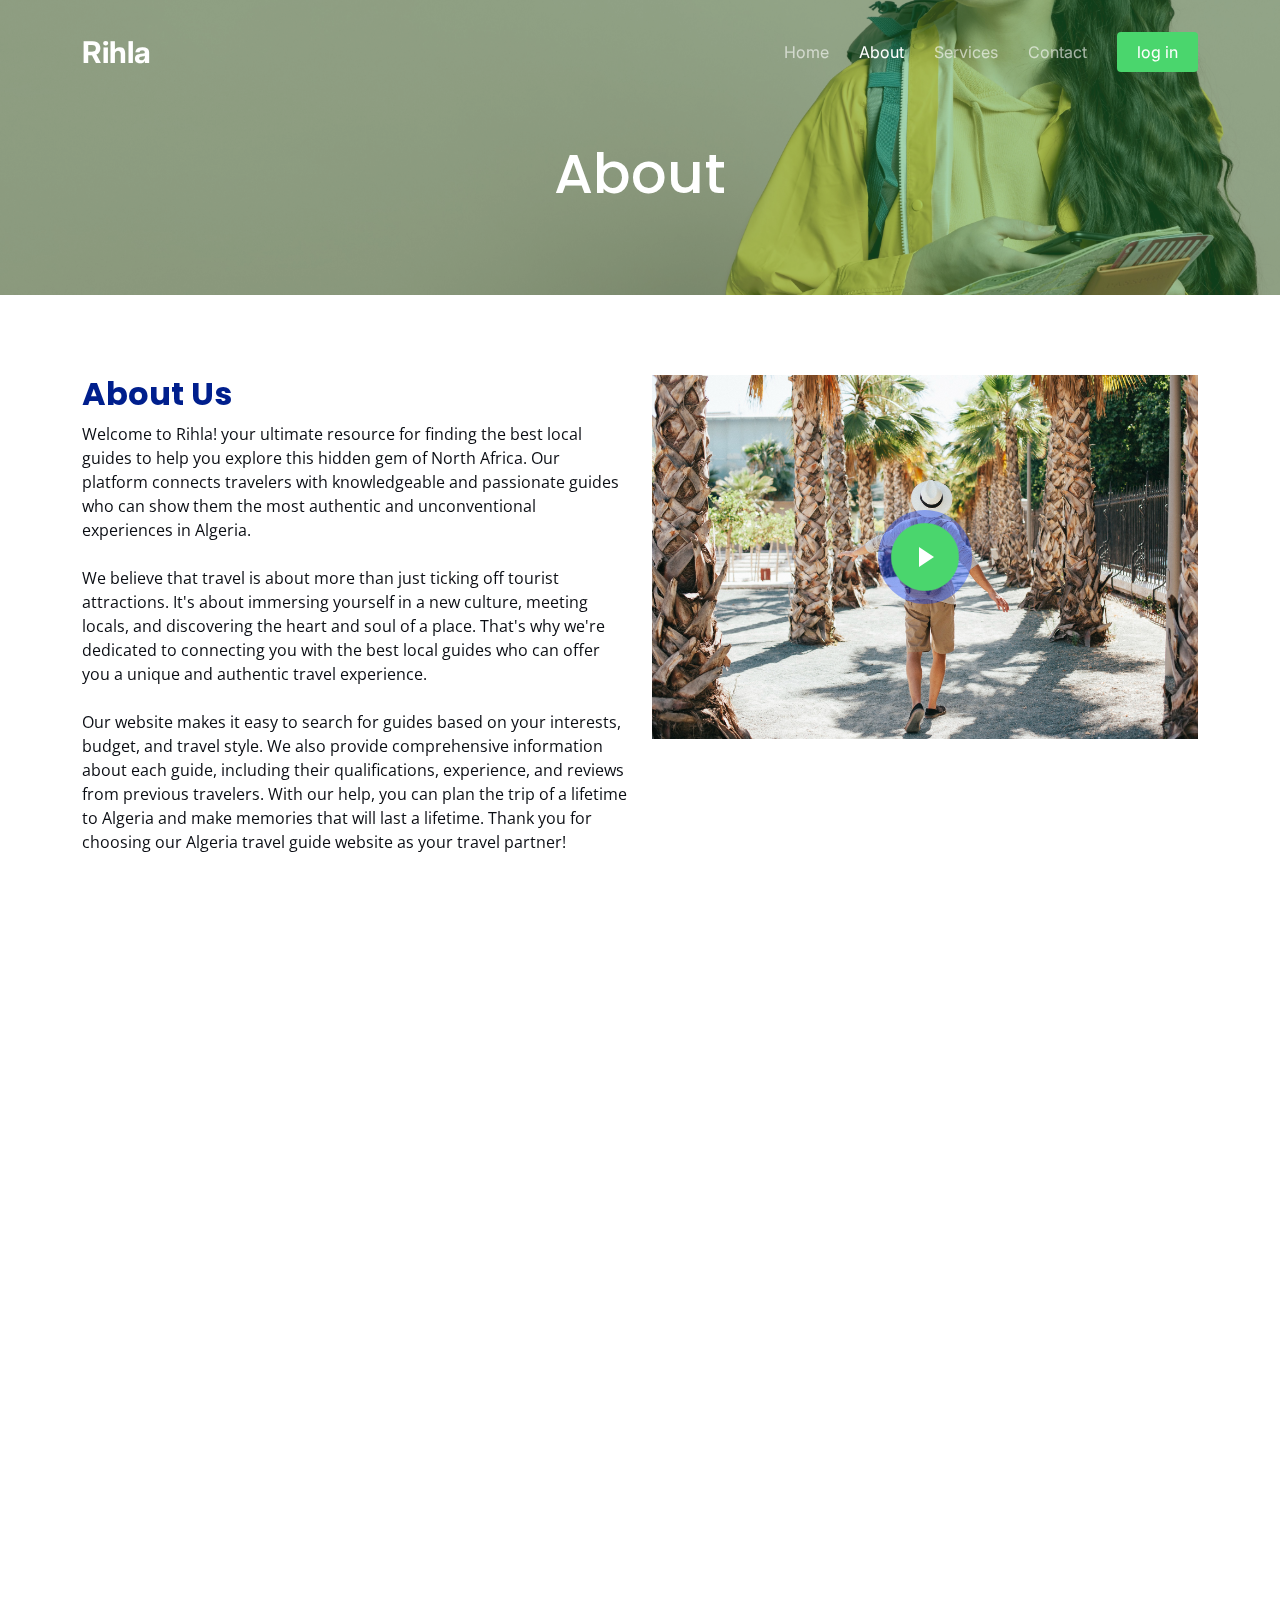
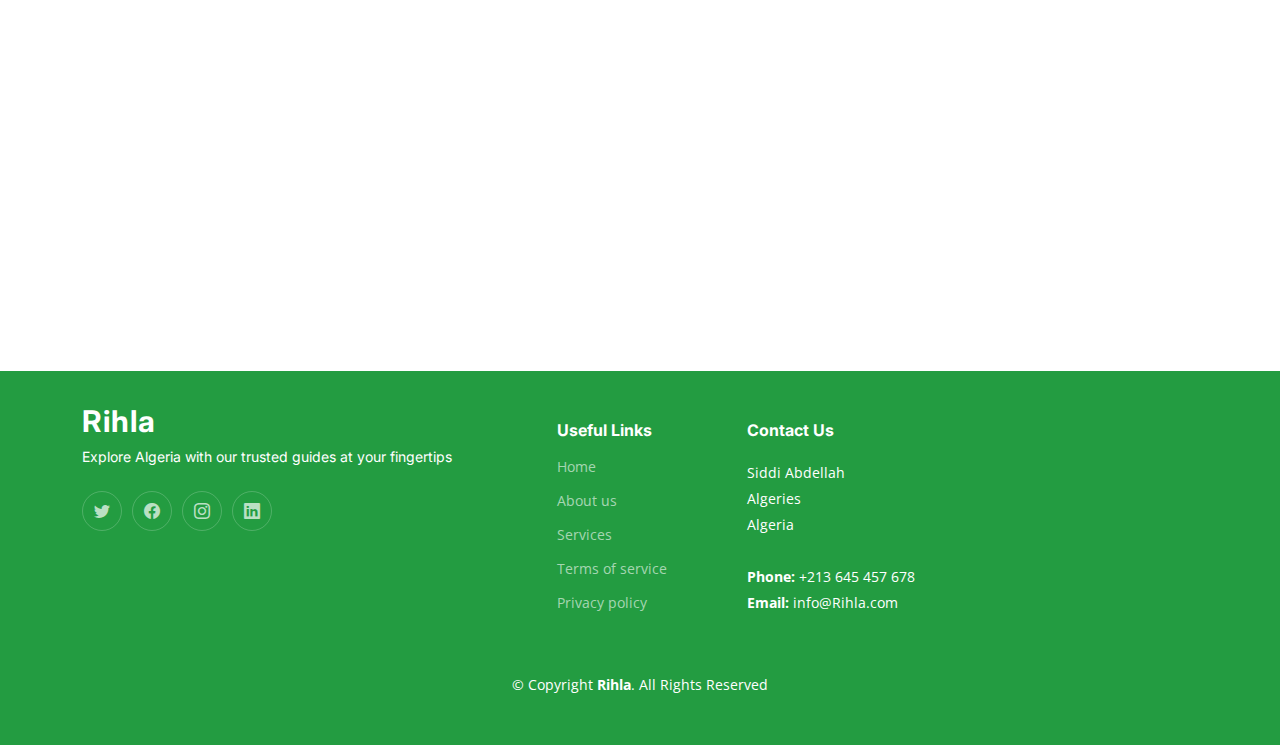
==== about.html @ a876fa18 "pages" ====
<!DOCTYPE html>
<html lang="en">

<head>
  <meta charset="utf-8">
  <meta content="width=device-width, initial-scale=1.0" name="viewport">

  <title>Rihla</title>
  <meta content="" name="description">
  <meta content="" name="keywords">

  <!-- Favicons -->
  <link href="assets/img/favicon.png" rel="icon">
  <link href="assets/img/apple-touch-icon.png" rel="apple-touch-icon">

  <!-- Google Fonts -->
  <link rel="preconnect" href="https://fonts.googleapis.com">
  <link rel="preconnect" href="https://fonts.gstatic.com" crossorigin>
  <link href="https://fonts.googleapis.com/css2?family=Open+Sans:ital,wght@0,300;0,400;0,500;0,600;0,700;1,300;1,400;1,600;1,700&family=Poppins:ital,wght@0,300;0,400;0,500;0,600;0,700;1,300;1,400;1,500;1,600;1,700&family=Inter:ital,wght@0,300;0,400;0,500;0,600;0,700;1,300;1,400;1,500;1,600;1,700&display=swap" rel="stylesheet">

  <!-- Vendor CSS Files -->
  <link href="assets/vendor/bootstrap/css/bootstrap.min.css" rel="stylesheet">
  <link href="assets/vendor/bootstrap-icons/bootstrap-icons.css" rel="stylesheet">
  <link href="assets/vendor/fontawesome-free/css/all.min.css" rel="stylesheet">
  <link href="assets/vendor/glightbox/css/glightbox.min.css" rel="stylesheet">
  <link href="assets/vendor/swiper/swiper-bundle.min.css" rel="stylesheet">
  <link href="assets/vendor/aos/aos.css" rel="stylesheet">

  <!-- Template Main CSS File -->
  <link href="assets/css/main.css" rel="stylesheet">

  <!-- =======================================================
  * Template Name: Logis
  * Updated: Mar 10 2023 with Bootstrap v5.2.3
  * Template URL: https://bootstrapmade.com/logis-bootstrap-logistics-website-template/
  * Author: BootstrapMade.com
  * License: https://bootstrapmade.com/license/
  ======================================================== -->
</head>

<body>

  <!-- ======= Header ======= -->
  <header id="header" class="header d-flex align-items-center fixed-top">
    <div class="container-fluid container-xl d-flex align-items-center justify-content-between">

      <a href="index.html" class="logo d-flex align-items-center">
        <!-- Uncomment the line below if you also wish to use an image logo -->
        <!-- <img src="assets/img/logo.png" alt=""> -->
        <h1>Rihla</h1>
      </a>

      <i class="mobile-nav-toggle mobile-nav-show bi bi-list"></i>
      <i class="mobile-nav-toggle mobile-nav-hide d-none bi bi-x"></i>
      <nav id="navbar" class="navbar">
        <ul>
          <li><a href="index.html">Home</a></li>
          <li><a href="about.html" class="active">About</a></li>
          <li><a href="services.html">Services</a></li>
		  
          
          <li><a href="contact.html">Contact</a></li>
          <li><a class="get-a-quote" href="log_in.html">log in</a></li>
        </ul>
      </nav><!-- .navbar -->

    </div>
  </header><!-- End Header -->
  <!-- End Header -->

  <main id="main">

    <!-- ======= Breadcrumbs ======= -->
    <div class="breadcrumbs">
      <div class="page-header d-flex align-items-center" style="background-image: url('assets/img/woman-holding-map-her-passport-with-copy-space.jpg');">
        <div class="container position-relative">
          <div class="row d-flex justify-content-center">
            <div class="col-lg-6 text-center">
              <h2>About</h2>
            </div>
          </div>
        </div>
      </div>
      
    </div><!-- End Breadcrumbs -->

    <!-- ======= About Us Section ======= -->
    <section id="about" class="about">
      <div class="container" data-aos="fade-up">

        <div class="row gy-4">
          <div class="col-lg-6 position-relative align-self-start order-lg-last order-first">
            <img src="assets/img/traveler-walking-through-palm-trees.jpg" class="img-fluid" alt="">
            <a href="https://www.youtube.com/watch?v=rQCgFuRJfwI" class="glightbox play-btn"></a>
          </div>
          <div class="col-lg-6 content order-last  order-lg-first">
            <h3>About Us</h3>
            
             Welcome to Rihla! your ultimate resource for finding the best local guides to help you explore this hidden gem of North Africa. Our platform connects travelers with knowledgeable and passionate guides who can show them the most authentic and unconventional experiences in Algeria.<br><br>
We believe that travel is about more than just ticking off tourist attractions. It's about immersing yourself in a new culture, meeting locals, and discovering the heart and soul of a place. That's why we're dedicated to connecting you with the best local guides who can offer you a unique and authentic travel experience.<br><br>
Our website makes it easy to search for guides based on your interests, budget, and travel style. We also provide comprehensive information about each guide, including their qualifications, experience, and reviews from previous travelers. With our help, you can plan the trip of a lifetime to Algeria and make memories that will last a lifetime. Thank you for choosing our Algeria travel guide website as your travel partner!<br><br>
            
           
          </div>
        </div>

      </div>
    </section><!-- End About Us Section -->

    <!-- ======= Stats Counter Section ======= -->
    <section id="stats-counter" class="stats-counter pt-0">
      <div class="container" data-aos="fade-up">

        <div class="row gy-4">

          <div class="col-lg-3 col-md-6">
            <div class="stats-item text-center w-100 h-100">
              <span data-purecounter-start="0" data-purecounter-end="232" data-purecounter-duration="1" class="purecounter"></span>
              <p>Clients</p>
            </div>
          </div><!-- End Stats Item -->

          <div class="col-lg-3 col-md-6">
            <div class="stats-item text-center w-100 h-100">
              <span data-purecounter-start="0" data-purecounter-end="521" data-purecounter-duration="1" class="purecounter"></span>
              <p>Projects</p>
            </div>
          </div><!-- End Stats Item -->

          <div class="col-lg-3 col-md-6">
            <div class="stats-item text-center w-100 h-100">
              <span data-purecounter-start="0" data-purecounter-end="1453" data-purecounter-duration="1" class="purecounter"></span>
              <p>Hours Of Support</p>
            </div>
          </div><!-- End Stats Item -->

          <div class="col-lg-3 col-md-6">
            <div class="stats-item text-center w-100 h-100">
              <span data-purecounter-start="0" data-purecounter-end="32" data-purecounter-duration="1" class="purecounter"></span>
              <p>Workers</p>
            </div>
          </div><!-- End Stats Item -->

        </div>

      </div>
    </section><!-- End Stats Counter Section -->

    <!-- ======= Our Team Section ======= -->
    <section id="team" class="team pt-0">
      <div class="container" data-aos="fade-up">

        <div class="section-header">
          <span>Our Team</span>
          <h2>Our Team</h2>

        </div>

        <div class="row" data-aos="fade-up" data-aos-delay="100">

          <div class="col-lg-4 col-md-6 d-flex">
            <div class="member">
              <img src="assets/img/team/team-1.jpg" class="img-fluid" alt="">
              <div class="member-content">
                <h4>Walter White</h4>
               
                <div class="social">
                  <a href=""><i class="bi bi-twitter"></i></a>
                  <a href=""><i class="bi bi-facebook"></i></a>
                  <a href=""><i class="bi bi-instagram"></i></a>
                  <a href=""><i class="bi bi-linkedin"></i></a>
                </div>
              </div>
            </div>
          </div><!-- End Team Member -->

          <div class="col-lg-4 col-md-6 d-flex">
            <div class="member">
              <img src="assets/img/team/team-2.jpg" class="img-fluid" alt="">
              <div class="member-content">
                <h4>Sarah Jhinson</h4>
                
                <div class="social">
                  <a href=""><i class="bi bi-twitter"></i></a>
                  <a href=""><i class="bi bi-facebook"></i></a>
                  <a href=""><i class="bi bi-instagram"></i></a>
                  <a href=""><i class="bi bi-linkedin"></i></a>
                </div>
              </div>
            </div>
          </div><!-- End Team Member -->

          <div class="col-lg-4 col-md-6 d-flex">
            <div class="member">
              <img src="assets/img/team/team-3.jpg" class="img-fluid" alt="">
              <div class="member-content">
                <h4>William Anderson</h4>
                <span>Content</span>
                
                <div class="social">
                  <a href=""><i class="bi bi-twitter"></i></a>
                  <a href=""><i class="bi bi-facebook"></i></a>
                  <a href=""><i class="bi bi-instagram"></i></a>
                  <a href=""><i class="bi bi-linkedin"></i></a>
                </div>
              </div>
            </div>
          </div><!-- End Team Member -->

        </div>

      </div>
    </section><!-- End Our Team Section -->

  

  </main><!-- End #main -->

  
  <!-- ======= Footer ======= -->
  <footer id="footer" class="footer">

    <div class="container">
      <div class="row gy-4">
        <div class="col-lg-5 col-md-12 footer-info">
          <a href="index.html" class="logo d-flex align-items-center">
            <span>Rihla</span>
          </a>
          <p>Explore Algeria with our trusted guides at your fingertips</p>
          <div class="social-links d-flex mt-4">
            <a href="#" class="twitter"><i class="bi bi-twitter"></i></a>
            <a href="#" class="facebook"><i class="bi bi-facebook"></i></a>
            <a href="#" class="instagram"><i class="bi bi-instagram"></i></a>
            <a href="#" class="linkedin"><i class="bi bi-linkedin"></i></a>
          </div>
        </div>

        <div class="col-lg-2 col-6 footer-links">
          <h4>Useful Links</h4>
          <ul>
            <li><a href="#">Home</a></li>
            <li><a href="#">About us</a></li>
            <li><a href="#">Services</a></li>
            <li><a href="#">Terms of service</a></li>
            <li><a href="#">Privacy policy</a></li>
          </ul>
        </div>

       

        <div class="col-lg-3 col-md-12 footer-contact text-center text-md-start">
          <h4>Contact Us</h4>
          <p>
            Siddi Abdellah <br>
            Algeries<br>
            Algeria <br><br>
            <strong>Phone:</strong> +213 645 457 678<br>
            <strong>Email:</strong> info@Rihla.com<br>
          </p>

        </div>

      </div>
    </div>

    <div class="container mt-4">
      <div class="copyright">
        &copy; Copyright <strong><span>Rihla</span></strong>. All Rights Reserved
      </div>
      
    </div>

  </footer><!-- End Footer -->
  <!-- End Footer -->

  <a href="#" class="scroll-top d-flex align-items-center justify-content-center"><i class="bi bi-arrow-up-short"></i></a>

  <div id="preloader"></div>

  <!-- Vendor JS Files -->
  <script src="assets/vendor/bootstrap/js/bootstrap.bundle.min.js"></script>
  <script src="assets/vendor/purecounter/purecounter_vanilla.js"></script>
  <script src="assets/vendor/glightbox/js/glightbox.min.js"></script>
  <script src="assets/vendor/swiper/swiper-bundle.min.js"></script>
  <script src="assets/vendor/aos/aos.js"></script>
  <script src="assets/vendor/php-email-form/validate.js"></script>

  <!-- Template Main JS File -->
  <script src="assets/js/main.js"></script>

</body>

</html>
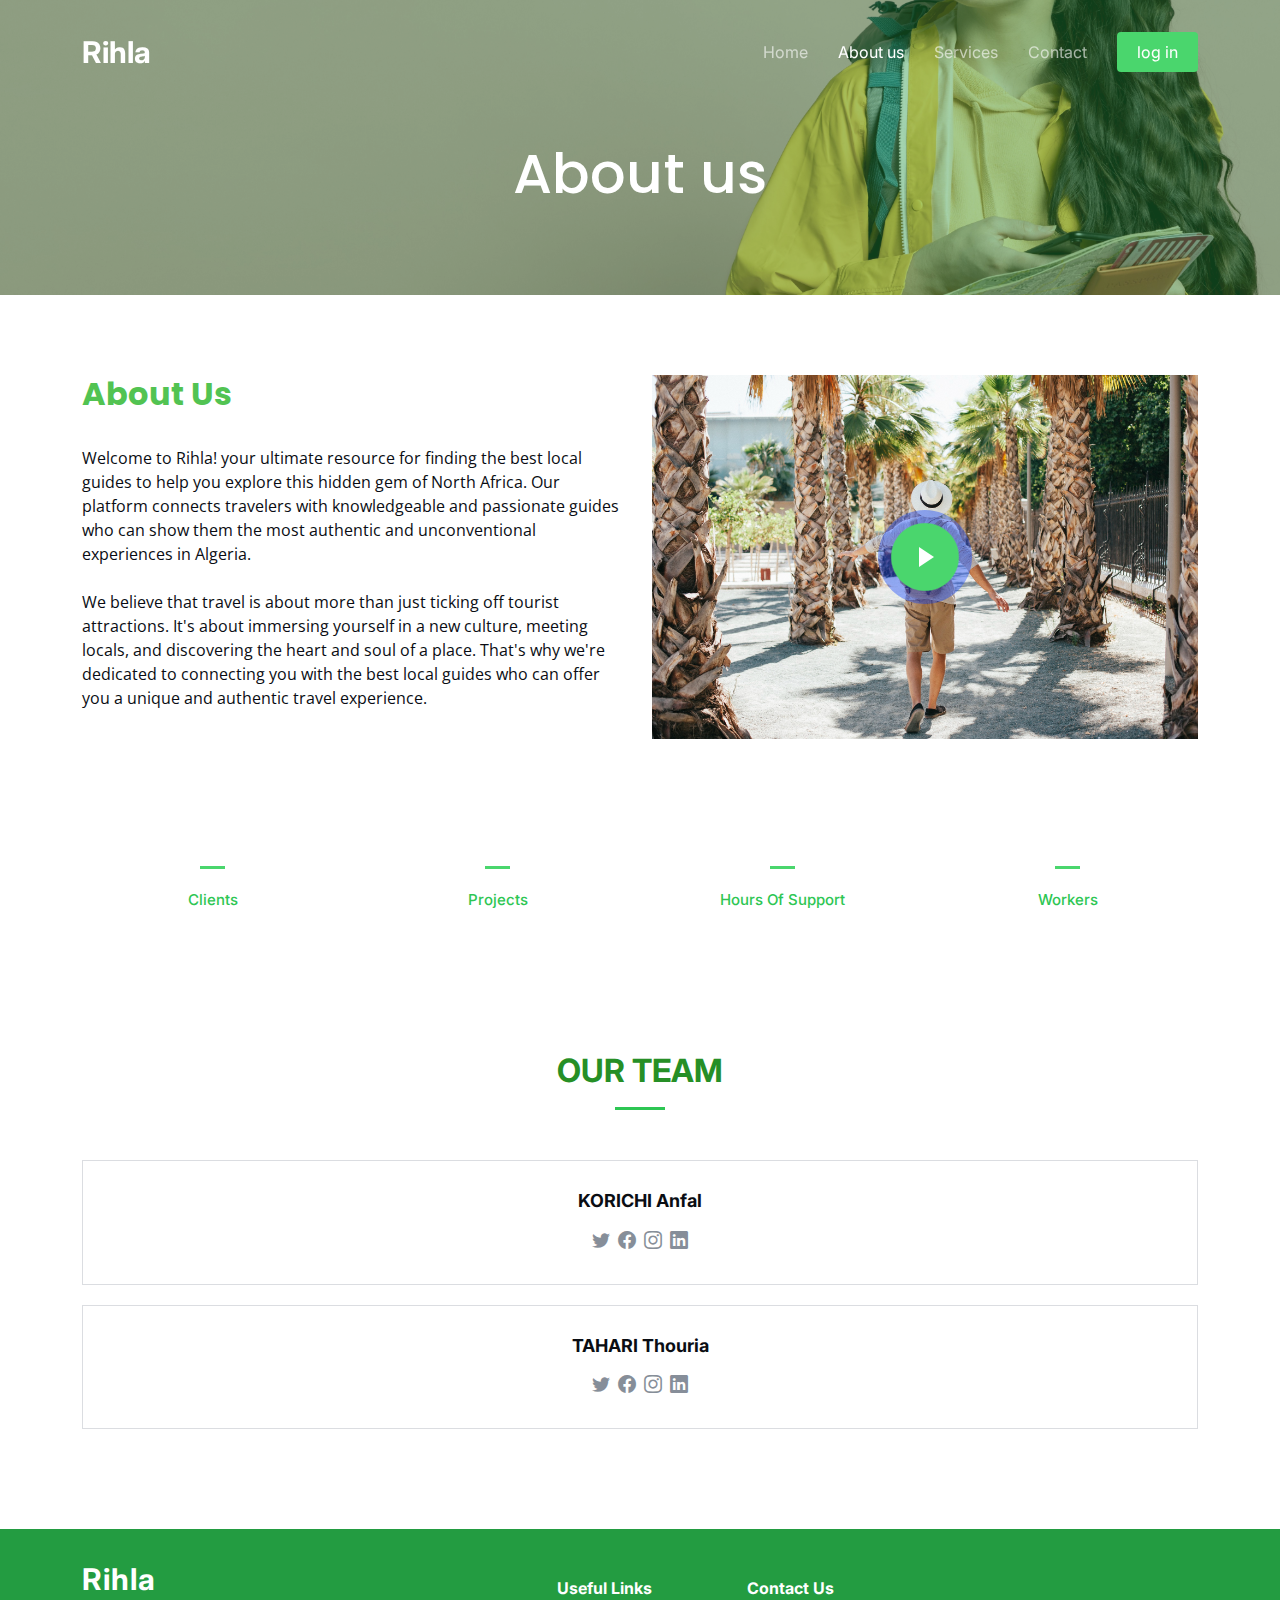
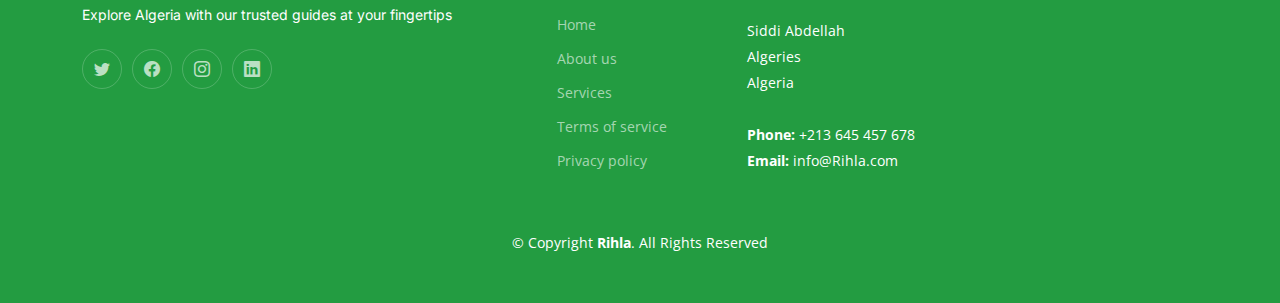
==== commit be5f3987: "WebDevProject" ====
--- a/about.html
+++ b/about.html
@@ -55,7 +55,7 @@
       <nav id="navbar" class="navbar">
         <ul>
           <li><a href="index.html">Home</a></li>
-          <li><a href="about.html" class="active">About</a></li>
+          <li><a href="about.html" class="active">About us</a></li>
           <li><a href="services.html">Services</a></li>
 		  
           
@@ -76,7 +76,7 @@
         <div class="container position-relative">
           <div class="row d-flex justify-content-center">
             <div class="col-lg-6 text-center">
-              <h2>About</h2>
+              <h2>About us</h2>
             </div>
           </div>
         </div>
@@ -94,12 +94,10 @@
             <a href="https://www.youtube.com/watch?v=rQCgFuRJfwI" class="glightbox play-btn"></a>
           </div>
           <div class="col-lg-6 content order-last  order-lg-first">
-            <h3>About Us</h3>
-            
-             Welcome to Rihla! your ultimate resource for finding the best local guides to help you explore this hidden gem of North Africa. Our platform connects travelers with knowledgeable and passionate guides who can show them the most authentic and unconventional experiences in Algeria.<br><br>
-We believe that travel is about more than just ticking off tourist attractions. It's about immersing yourself in a new culture, meeting locals, and discovering the heart and soul of a place. That's why we're dedicated to connecting you with the best local guides who can offer you a unique and authentic travel experience.<br><br>
-Our website makes it easy to search for guides based on your interests, budget, and travel style. We also provide comprehensive information about each guide, including their qualifications, experience, and reviews from previous travelers. With our help, you can plan the trip of a lifetime to Algeria and make memories that will last a lifetime. Thank you for choosing our Algeria travel guide website as your travel partner!<br><br>
-            
+            <h3 style="color: rgb(82, 195, 82)">About Us</h3>
+            <br>
+             <p>Welcome to Rihla! your ultimate resource for finding the best local guides to help you explore this hidden gem of North Africa. Our platform connects travelers with knowledgeable and passionate guides who can show them the most authentic and unconventional experiences in Algeria.<br><br>
+We believe that travel is about more than just ticking off tourist attractions. It's about immersing yourself in a new culture, meeting locals, and discovering the heart and soul of a place. That's why we're dedicated to connecting you with the best local guides who can offer you a unique and authentic travel experience.<br><br></p>
            
           </div>
         </div>
@@ -115,28 +113,28 @@
 
           <div class="col-lg-3 col-md-6">
             <div class="stats-item text-center w-100 h-100">
-              <span data-purecounter-start="0" data-purecounter-end="232" data-purecounter-duration="1" class="purecounter"></span>
+              <span data-purecounter-start="0" data-purecounter-end="02" data-purecounter-duration="1" class="purecounter"></span>
               <p>Clients</p>
             </div>
           </div><!-- End Stats Item -->
 
           <div class="col-lg-3 col-md-6">
             <div class="stats-item text-center w-100 h-100">
-              <span data-purecounter-start="0" data-purecounter-end="521" data-purecounter-duration="1" class="purecounter"></span>
+              <span data-purecounter-start="0" data-purecounter-end="02" data-purecounter-duration="1" class="purecounter"></span>
               <p>Projects</p>
             </div>
           </div><!-- End Stats Item -->
 
           <div class="col-lg-3 col-md-6">
             <div class="stats-item text-center w-100 h-100">
-              <span data-purecounter-start="0" data-purecounter-end="1453" data-purecounter-duration="1" class="purecounter"></span>
+              <span data-purecounter-start="0" data-purecounter-end="1872" data-purecounter-duration="1" class="purecounter"></span>
               <p>Hours Of Support</p>
             </div>
           </div><!-- End Stats Item -->
 
           <div class="col-lg-3 col-md-6">
             <div class="stats-item text-center w-100 h-100">
-              <span data-purecounter-start="0" data-purecounter-end="32" data-purecounter-duration="1" class="purecounter"></span>
+              <span data-purecounter-start="0" data-purecounter-end="02" data-purecounter-duration="1" class="purecounter"></span>
               <p>Workers</p>
             </div>
           </div><!-- End Stats Item -->
@@ -151,34 +149,19 @@
       <div class="container" data-aos="fade-up">
 
         <div class="section-header">
-          <span>Our Team</span>
-          <h2>Our Team</h2>
-
-        </div>
-
-        <div class="row" data-aos="fade-up" data-aos-delay="100">
-
-          <div class="col-lg-4 col-md-6 d-flex">
+          
+          <h2 style="color : rgb(38, 143, 38)">Our Team</h2>
+
+        </div>
+
+        <div class="row" data-aos="fade-up" data-aos-delay="80">
+
+
+          <div>
             <div class="member">
-              <img src="assets/img/team/team-1.jpg" class="img-fluid" alt="">
+              <img src="#" class="img-fluid" alt="">
               <div class="member-content">
-                <h4>Walter White</h4>
-               
-                <div class="social">
-                  <a href=""><i class="bi bi-twitter"></i></a>
-                  <a href=""><i class="bi bi-facebook"></i></a>
-                  <a href=""><i class="bi bi-instagram"></i></a>
-                  <a href=""><i class="bi bi-linkedin"></i></a>
-                </div>
-              </div>
-            </div>
-          </div><!-- End Team Member -->
-
-          <div class="col-lg-4 col-md-6 d-flex">
-            <div class="member">
-              <img src="assets/img/team/team-2.jpg" class="img-fluid" alt="">
-              <div class="member-content">
-                <h4>Sarah Jhinson</h4>
+                <h4>KORICHI Anfal</h4>
                 
                 <div class="social">
                   <a href=""><i class="bi bi-twitter"></i></a>
@@ -190,13 +173,11 @@
             </div>
           </div><!-- End Team Member -->
 
-          <div class="col-lg-4 col-md-6 d-flex">
+          <div >
             <div class="member">
-              <img src="assets/img/team/team-3.jpg" class="img-fluid" alt="">
+              <img src="#" class="img-fluid" alt="">
               <div class="member-content">
-                <h4>William Anderson</h4>
-                <span>Content</span>
-                
+                <h4>TAHARI Thouria</h4>
                 <div class="social">
                   <a href=""><i class="bi bi-twitter"></i></a>
                   <a href=""><i class="bi bi-facebook"></i></a>
--- a/assets/css/main.css
+++ b/assets/css/main.css
@@ -462,7 +462,7 @@
   .navbar .get-a-quote:hover,
   .navbar .get-a-quote:focus:hover {
     color: #2dc653;
-    background: rgba(13, 66, 255, 0.8);
+    background: rgba(129, 255, 154, 0.8);
   }
 
  
@@ -500,10 +500,10 @@
   }
 
   .mobile-nav-active .navbar:before {
-    content: "";
+   
     position: fixed;
     inset: 0;
-    background: rgba(14, 29, 52, 0.8);
+    background: rgba(81, 182, 96, 0.8);
     z-index: 9996;
   }
 }
@@ -600,7 +600,7 @@
 .about .content ul h5 {
   font-size: 18px;
   font-weight: 700;
-  color: #19335c;
+  color: #53cf7c;
 }
 
 .about .content ul p {
